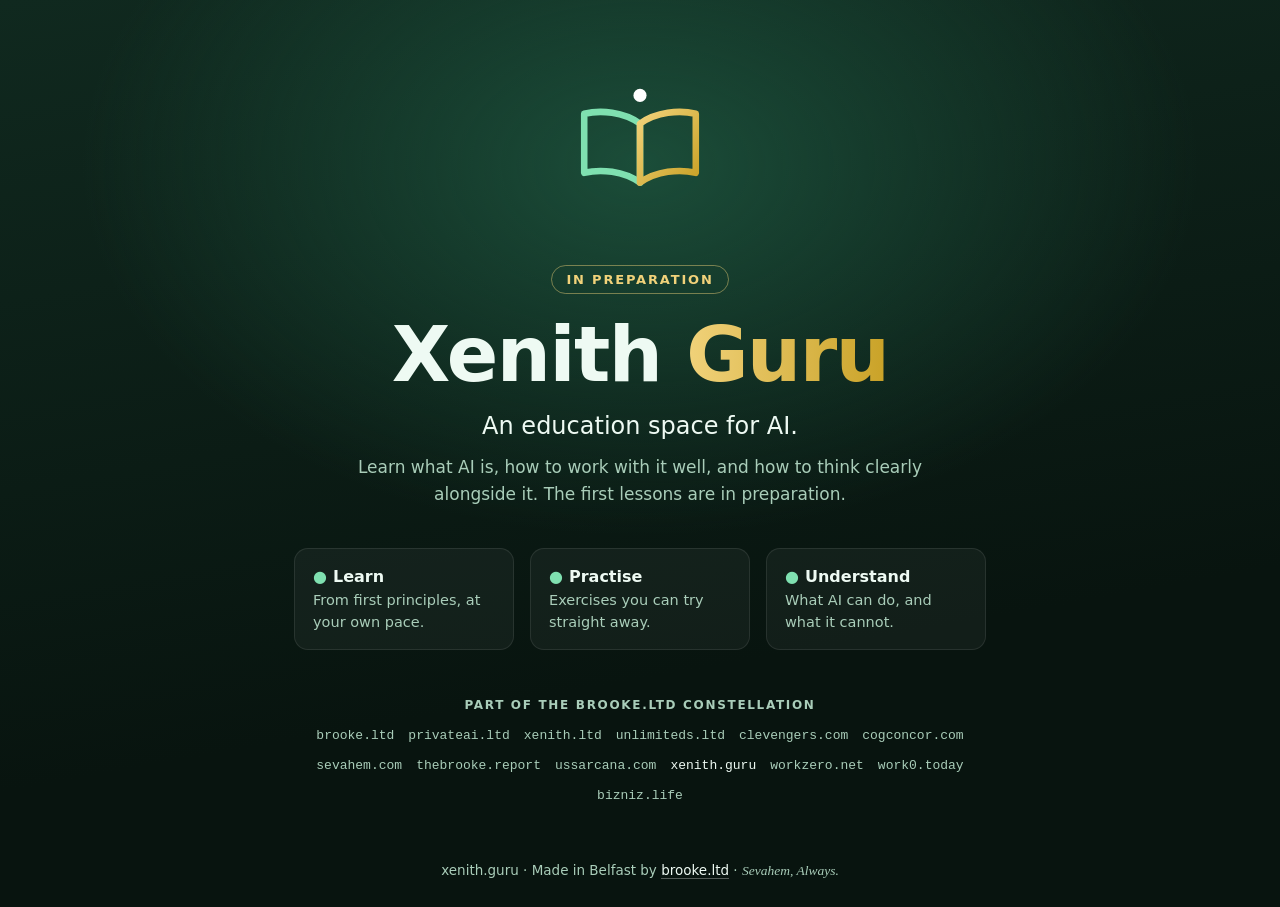
==== index.html @ 83de97c8 "xenith.guru: the holding page, part of the brooke.ltd constellation, generated by estate-sites holdi" ====
<!doctype html>
<html lang="en-GB">
<head>
<meta charset="utf-8">
<meta name="viewport" content="width=device-width, initial-scale=1">
<meta http-equiv="Content-Security-Policy" content="default-src 'none'; style-src 'self'; img-src 'self'; base-uri 'none'; form-action 'none'">
<meta name="referrer" content="no-referrer">
<title>Xenith Guru: in preparation</title>
<meta name="description" content="An education space for AI.">
<link rel="canonical" href="https://xenith.guru/">
<link rel="icon" href="/assets/icon.svg" type="image/svg+xml">
<meta property="og:title" content="Xenith Guru: in preparation">
<meta property="og:description" content="An education space for AI.">
<meta property="og:url" content="https://xenith.guru/">
<meta name="theme-color" content="#08140f">
<link rel="stylesheet" href="/assets/site.css">
</head>
<body>
<main>
  <svg class="mark" viewBox="0 0 512 512" role="img" aria-label="Xenith Guru" xmlns="http://www.w3.org/2000/svg"><defs><linearGradient id="g" x1="0" y1="0" x2="1" y2="1"><stop offset="0" stop-color="#f1d27a"/><stop offset="1" stop-color="#c9a227"/></linearGradient></defs><path class="ring-a" d="M256 386 C 206 350, 136 344, 86 356 V 176 C 136 164, 206 170, 256 206 Z" fill="none" stroke="#7fe0b0" stroke-width="20" stroke-linejoin="round"/><path class="ring-b" d="M256 386 C 306 350, 376 344, 426 356 V 176 C 376 164, 306 170, 256 206 Z" fill="none" stroke="url(#g)" stroke-width="20" stroke-linejoin="round"/><circle class="core" cx="256" cy="120" r="20" fill="#ffffff"/></svg>
  <p class="soon">In preparation</p>
  
  <h1>Xenith <span>Guru</span></h1>
  <p class="tag">An education space for AI.</p>
  <p class="lede">Learn what AI is, how to work with it well, and how to think clearly alongside it. The first lessons are in preparation.</p>
  <ul class="points">
    <li class="point"><b><i aria-hidden="true">&#9679;</i>Learn</b><p>From first principles, at your own pace.</p></li>
    <li class="point"><b><i aria-hidden="true">&#9679;</i>Practise</b><p>Exercises you can try straight away.</p></li>
    <li class="point"><b><i aria-hidden="true">&#9679;</i>Understand</b><p>What AI can do, and what it cannot.</p></li>
  </ul>
  <nav class="constellation" aria-label="The brooke.ltd constellation"><h2>Part of the brooke.ltd constellation</h2><ul><li><a href="https://brooke.ltd/">brooke.ltd</a></li><li><a href="https://privateai.ltd/">privateai.ltd</a></li><li><a href="https://xenith.ltd/">xenith.ltd</a></li><li><a href="https://unlimiteds.ltd/">unlimiteds.ltd</a></li><li><a href="https://clevengers.com/">clevengers.com</a></li><li><a href="https://cogconcor.com/">cogconcor.com</a></li><li><a href="https://sevahem.com/">sevahem.com</a></li><li><a href="https://thebrooke.report/">thebrooke.report</a></li><li><a href="https://ussarcana.com/">ussarcana.com</a></li><li><span aria-current="page">xenith.guru</span></li><li><a href="https://workzero.net/">workzero.net</a></li><li><a href="https://work0.today/">work0.today</a></li><li><a href="https://bizniz.life/">bizniz.life</a></li></ul></nav>
</main>
<footer>xenith.guru &middot; Made in Belfast by <a href="https://brooke.ltd/">brooke.ltd</a> &middot; <span class="sign">Sevahem, Always.</span></footer>
</body>
</html>
---- assets/site.css ----
/* xenith.guru holding page. Generated by holding.mjs (estate-sites, claude). Edit the generator, not this file. */
:root{--ground:#08140f;--ground-2:#10291f;--glow:#1b4d39;--ink:#eefaf3;--muted:#a9cdb9;--a:#7fe0b0;--b:#f1d27a;--b2:#c9a227;--pill:#f1d27a;--surface:rgba(255,255,255,.045);--line:rgba(255,255,255,.09);--pill-line:rgba(241,210,122,.45);--under:rgba(255,255,255,.3);color-scheme:dark}
*{box-sizing:border-box}
html{background:var(--ground)}
body{margin:0;color:var(--ink);font-family:ui-sans-serif,system-ui,-apple-system,"Segoe UI",Roboto,"Helvetica Neue",Arial,sans-serif;background:radial-gradient(900px 600px at 50% 18%,var(--glow) 0%,transparent 62%),linear-gradient(170deg,var(--ground-2),var(--ground) 70%);display:flex;flex-direction:column;min-height:100vh;-webkit-font-smoothing:antialiased}
main{flex:1;display:flex;flex-direction:column;align-items:center;justify-content:center;text-align:center;padding:56px 20px 32px}
.mark{width:168px;height:168px;margin-bottom:28px;overflow:visible}
.mark .core{animation:glow 3.5s ease-in-out infinite}
@keyframes drift-a{0%,100%{transform:translateX(0)}50%{transform:translateX(10px)}}
@keyframes drift-b{0%,100%{transform:translateX(0)}50%{transform:translateX(-10px)}}
@keyframes glow{0%,100%{opacity:1}50%{opacity:.55}}
.mark .ring-a{transform-origin:256px 386px;animation:open-a 7s ease-in-out infinite}.mark .ring-b{transform-origin:256px 386px;animation:open-b 7s ease-in-out infinite}@keyframes open-a{0%,100%{transform:rotate(0)}50%{transform:rotate(-3deg)}}@keyframes open-b{0%,100%{transform:rotate(0)}50%{transform:rotate(3deg)}}
@media (prefers-reduced-motion:reduce){.mark *{animation:none!important;opacity:1}.mark .wave{opacity:0}}
.eyebrow{font-family:ui-monospace,"Cascadia Mono","SFMono-Regular",Consolas,monospace;font-size:14px;letter-spacing:.1em;color:var(--a);margin:0 0 10px}
.soon{display:inline-block;font-size:13px;font-weight:600;letter-spacing:.14em;text-transform:uppercase;color:var(--pill);border:1px solid var(--pill-line);border-radius:999px;padding:6px 14px;margin-bottom:22px}
h1{font-size:clamp(40px,8vw,76px);line-height:1.02;margin:0 0 18px;letter-spacing:-.02em;font-weight:750;text-wrap:balance;max-width:14em}
h1 span{background:linear-gradient(90deg,var(--b),var(--b2));-webkit-background-clip:text;background-clip:text;color:transparent}
.tag{font-size:clamp(19px,2.6vw,24px);margin:0 0 14px;font-weight:500;max-width:30em;text-wrap:balance}
.tag.serif{font-family:"Iowan Old Style", "Palatino Linotype", Palatino, "Book Antiqua", Georgia, serif;font-style:italic;font-weight:400;font-size:clamp(24px,3.4vw,32px)}
.lede{max-width:34em;color:var(--muted);font-size:17px;line-height:1.6;margin:0 auto 40px;text-wrap:pretty}
.points{display:grid;grid-template-columns:repeat(3,minmax(0,220px));gap:16px;justify-content:center;width:100%;margin:0;padding:0;list-style:none}
.point{background:var(--surface);border:1px solid var(--line);border-radius:14px;padding:18px 18px 16px;text-align:left}
.point b{display:block;font-size:16px;margin-bottom:4px}
.point b i{font-style:normal;color:var(--a);margin-right:6px}
.point p{margin:0;color:var(--muted);font-size:14.5px;line-height:1.5}
nav.constellation{margin:48px auto 0;max-width:46rem;padding:0 20px;text-align:center}
nav.constellation h2{font-size:12px;font-weight:600;letter-spacing:.14em;text-transform:uppercase;color:var(--muted);margin:0 0 12px}
nav.constellation ul{list-style:none;margin:0;padding:0;display:flex;flex-wrap:wrap;justify-content:center;gap:6px 14px;font-family:ui-monospace,"Cascadia Mono","SFMono-Regular",Consolas,monospace;font-size:13px}
nav.constellation a{color:var(--muted);text-decoration:none;border-bottom:1px solid transparent;padding:4px 0;display:inline-block}
nav.constellation a:hover{color:var(--ink);border-bottom-color:var(--under)}
nav.constellation [aria-current]{color:var(--ink);padding:4px 0;display:inline-block}
footer{text-align:center;color:var(--muted);font-size:13.5px;padding:22px 20px 28px}
footer a{color:var(--ink);text-decoration:none;border-bottom:1px solid var(--under)}
footer .sign{font-family:"Iowan Old Style", "Palatino Linotype", Palatino, "Book Antiqua", Georgia, serif;font-style:italic}
a:focus-visible{outline:2px solid var(--b);outline-offset:3px;border-radius:2px}
@media (max-width:720px){.points{grid-template-columns:1fr;max-width:360px}.mark{width:132px;height:132px}}
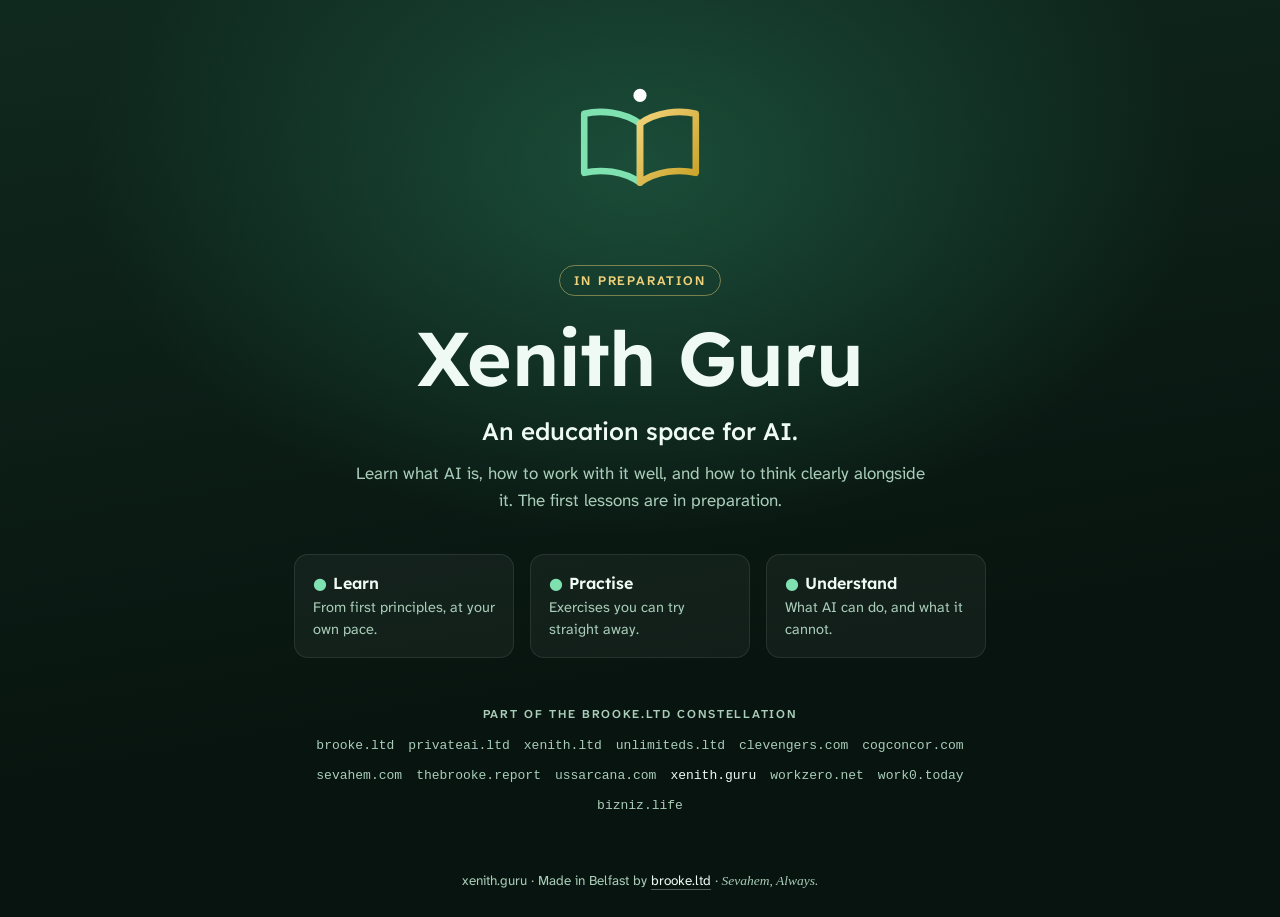
==== commit b13fbdd5: "xenith.guru: the name set whole, and the site's own typefaces (claude) Brooke's review, 1 October 20" ====
--- a/index.html
+++ b/index.html
@@ -3,7 +3,7 @@
 <head>
 <meta charset="utf-8">
 <meta name="viewport" content="width=device-width, initial-scale=1">
-<meta http-equiv="Content-Security-Policy" content="default-src 'none'; style-src 'self'; img-src 'self'; base-uri 'none'; form-action 'none'">
+<meta http-equiv="Content-Security-Policy" content="default-src 'none'; style-src 'self'; img-src 'self'; font-src 'self'; base-uri 'none'; form-action 'none'">
 <meta name="referrer" content="no-referrer">
 <title>Xenith Guru: in preparation</title>
 <meta name="description" content="An education space for AI.">
@@ -20,7 +20,7 @@
   <svg class="mark" viewBox="0 0 512 512" role="img" aria-label="Xenith Guru" xmlns="http://www.w3.org/2000/svg"><defs><linearGradient id="g" x1="0" y1="0" x2="1" y2="1"><stop offset="0" stop-color="#f1d27a"/><stop offset="1" stop-color="#c9a227"/></linearGradient></defs><path class="ring-a" d="M256 386 C 206 350, 136 344, 86 356 V 176 C 136 164, 206 170, 256 206 Z" fill="none" stroke="#7fe0b0" stroke-width="20" stroke-linejoin="round"/><path class="ring-b" d="M256 386 C 306 350, 376 344, 426 356 V 176 C 376 164, 306 170, 256 206 Z" fill="none" stroke="url(#g)" stroke-width="20" stroke-linejoin="round"/><circle class="core" cx="256" cy="120" r="20" fill="#ffffff"/></svg>
   <p class="soon">In preparation</p>
   
-  <h1>Xenith <span>Guru</span></h1>
+  <h1>Xenith Guru</h1>
   <p class="tag">An education space for AI.</p>
   <p class="lede">Learn what AI is, how to work with it well, and how to think clearly alongside it. The first lessons are in preparation.</p>
   <ul class="points">
--- a/assets/site.css
+++ b/assets/site.css
@@ -1,8 +1,11 @@
 /* xenith.guru holding page. Generated by holding.mjs (estate-sites, claude). Edit the generator, not this file. */
-:root{--ground:#08140f;--ground-2:#10291f;--glow:#1b4d39;--ink:#eefaf3;--muted:#a9cdb9;--a:#7fe0b0;--b:#f1d27a;--b2:#c9a227;--pill:#f1d27a;--surface:rgba(255,255,255,.045);--line:rgba(255,255,255,.09);--pill-line:rgba(241,210,122,.45);--under:rgba(255,255,255,.3);color-scheme:dark}
+/* Fonts: Lexend and Atkinson Hyperlegible Next, SIL Open Font License 1.1, served from this site (licences in /assets/fonts). */
+@font-face{font-family:"Lexend";font-style:normal;font-weight:100 900;font-display:swap;src:url(/assets/fonts/lexend.woff2) format("woff2")}
+@font-face{font-family:"Atkinson Hyperlegible Next";font-style:normal;font-weight:200 800;font-display:swap;src:url(/assets/fonts/atkinson-hyperlegible-next.woff2) format("woff2")}
+:root{--head:"Lexend",ui-sans-serif,system-ui,sans-serif;--body:"Atkinson Hyperlegible Next",ui-sans-serif,system-ui,-apple-system,"Segoe UI",Roboto,Arial,sans-serif;--ground:#08140f;--ground-2:#10291f;--glow:#1b4d39;--ink:#eefaf3;--muted:#a9cdb9;--a:#7fe0b0;--b:#f1d27a;--b2:#c9a227;--pill:#f1d27a;--surface:rgba(255,255,255,.045);--line:rgba(255,255,255,.09);--pill-line:rgba(241,210,122,.45);--under:rgba(255,255,255,.3);color-scheme:dark}
 *{box-sizing:border-box}
 html{background:var(--ground)}
-body{margin:0;color:var(--ink);font-family:ui-sans-serif,system-ui,-apple-system,"Segoe UI",Roboto,"Helvetica Neue",Arial,sans-serif;background:radial-gradient(900px 600px at 50% 18%,var(--glow) 0%,transparent 62%),linear-gradient(170deg,var(--ground-2),var(--ground) 70%);display:flex;flex-direction:column;min-height:100vh;-webkit-font-smoothing:antialiased}
+body{margin:0;color:var(--ink);font-family:var(--body);background:radial-gradient(900px 600px at 50% 18%,var(--glow) 0%,transparent 62%),linear-gradient(170deg,var(--ground-2),var(--ground) 70%);display:flex;flex-direction:column;min-height:100vh;-webkit-font-smoothing:antialiased}
 main{flex:1;display:flex;flex-direction:column;align-items:center;justify-content:center;text-align:center;padding:56px 20px 32px}
 .mark{width:168px;height:168px;margin-bottom:28px;overflow:visible}
 .mark .core{animation:glow 3.5s ease-in-out infinite}
@@ -13,14 +16,13 @@
 @media (prefers-reduced-motion:reduce){.mark *{animation:none!important;opacity:1}.mark .wave{opacity:0}}
 .eyebrow{font-family:ui-monospace,"Cascadia Mono","SFMono-Regular",Consolas,monospace;font-size:14px;letter-spacing:.1em;color:var(--a);margin:0 0 10px}
 .soon{display:inline-block;font-size:13px;font-weight:600;letter-spacing:.14em;text-transform:uppercase;color:var(--pill);border:1px solid var(--pill-line);border-radius:999px;padding:6px 14px;margin-bottom:22px}
-h1{font-size:clamp(40px,8vw,76px);line-height:1.02;margin:0 0 18px;letter-spacing:-.02em;font-weight:750;text-wrap:balance;max-width:14em}
-h1 span{background:linear-gradient(90deg,var(--b),var(--b2));-webkit-background-clip:text;background-clip:text;color:transparent}
-.tag{font-size:clamp(19px,2.6vw,24px);margin:0 0 14px;font-weight:500;max-width:30em;text-wrap:balance}
-.tag.serif{font-family:"Iowan Old Style", "Palatino Linotype", Palatino, "Book Antiqua", Georgia, serif;font-style:italic;font-weight:400;font-size:clamp(24px,3.4vw,32px)}
+h1{font-family:var(--head);font-size:clamp(40px,8.00vw,76px);line-height:1.05;margin:0 0 18px;letter-spacing:-.01em;font-weight:600;text-wrap:balance;max-width:14em}
+.tag{font-family:var(--head);font-size:clamp(19px,2.6vw,24px);margin:0 0 14px;font-weight:500;max-width:30em;text-wrap:balance}
+.tag.serif{font-size:clamp(24px,3.4vw,32px)}
 .lede{max-width:34em;color:var(--muted);font-size:17px;line-height:1.6;margin:0 auto 40px;text-wrap:pretty}
 .points{display:grid;grid-template-columns:repeat(3,minmax(0,220px));gap:16px;justify-content:center;width:100%;margin:0;padding:0;list-style:none}
 .point{background:var(--surface);border:1px solid var(--line);border-radius:14px;padding:18px 18px 16px;text-align:left}
-.point b{display:block;font-size:16px;margin-bottom:4px}
+.point b{display:block;font-family:var(--head);font-size:16px;font-weight:600;margin-bottom:4px}
 .point b i{font-style:normal;color:var(--a);margin-right:6px}
 .point p{margin:0;color:var(--muted);font-size:14.5px;line-height:1.5}
 nav.constellation{margin:48px auto 0;max-width:46rem;padding:0 20px;text-align:center}
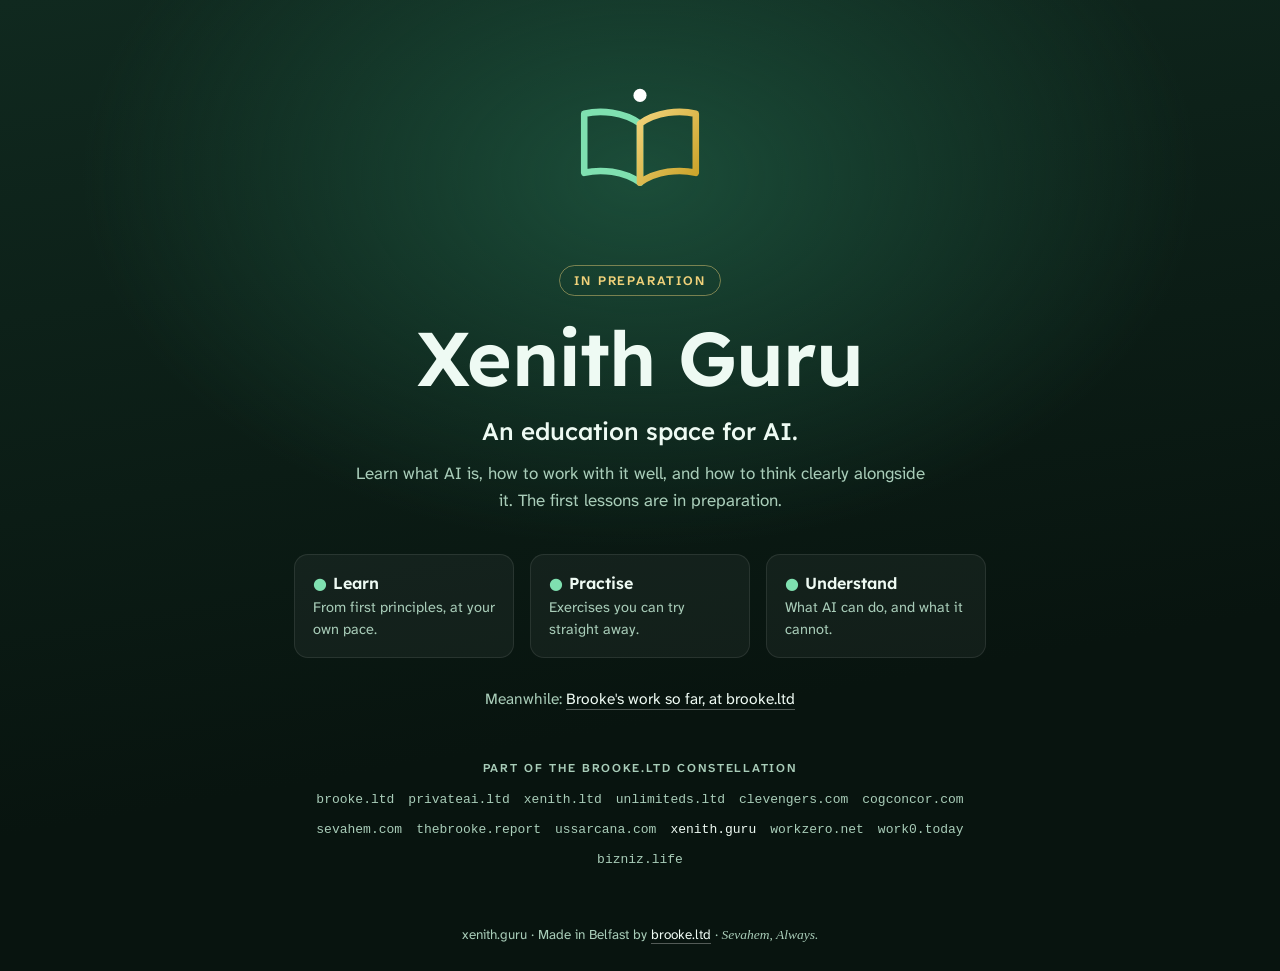
==== commit b23fc2f8: "xenith.guru: a way onward, and only reviewed or brief words (claude) An onward link to brooke.ltd; a" ====
--- a/index.html
+++ b/index.html
@@ -28,6 +28,7 @@
     <li class="point"><b><i aria-hidden="true">&#9679;</i>Practise</b><p>Exercises you can try straight away.</p></li>
     <li class="point"><b><i aria-hidden="true">&#9679;</i>Understand</b><p>What AI can do, and what it cannot.</p></li>
   </ul>
+  <p class="onward">Meanwhile: <a href="https://brooke.ltd/">Brooke's work so far, at brooke.ltd</a></p>
   <nav class="constellation" aria-label="The brooke.ltd constellation"><h2>Part of the brooke.ltd constellation</h2><ul><li><a href="https://brooke.ltd/">brooke.ltd</a></li><li><a href="https://privateai.ltd/">privateai.ltd</a></li><li><a href="https://xenith.ltd/">xenith.ltd</a></li><li><a href="https://unlimiteds.ltd/">unlimiteds.ltd</a></li><li><a href="https://clevengers.com/">clevengers.com</a></li><li><a href="https://cogconcor.com/">cogconcor.com</a></li><li><a href="https://sevahem.com/">sevahem.com</a></li><li><a href="https://thebrooke.report/">thebrooke.report</a></li><li><a href="https://ussarcana.com/">ussarcana.com</a></li><li><span aria-current="page">xenith.guru</span></li><li><a href="https://workzero.net/">workzero.net</a></li><li><a href="https://work0.today/">work0.today</a></li><li><a href="https://bizniz.life/">bizniz.life</a></li></ul></nav>
 </main>
 <footer>xenith.guru &middot; Made in Belfast by <a href="https://brooke.ltd/">brooke.ltd</a> &middot; <span class="sign">Sevahem, Always.</span></footer>
--- a/assets/site.css
+++ b/assets/site.css
@@ -25,6 +25,9 @@
 .point b{display:block;font-family:var(--head);font-size:16px;font-weight:600;margin-bottom:4px}
 .point b i{font-style:normal;color:var(--a);margin-right:6px}
 .point p{margin:0;color:var(--muted);font-size:14.5px;line-height:1.5}
+.onward{margin:28px auto 0;max-width:40em;color:var(--muted);font-size:15.5px;line-height:1.7;text-wrap:balance}
+.onward a{color:var(--ink);text-decoration:none;border-bottom:1px solid var(--under);overflow-wrap:anywhere}
+.onward a:hover{border-bottom-color:var(--ink)}
 nav.constellation{margin:48px auto 0;max-width:46rem;padding:0 20px;text-align:center}
 nav.constellation h2{font-size:12px;font-weight:600;letter-spacing:.14em;text-transform:uppercase;color:var(--muted);margin:0 0 12px}
 nav.constellation ul{list-style:none;margin:0;padding:0;display:flex;flex-wrap:wrap;justify-content:center;gap:6px 14px;font-family:ui-monospace,"Cascadia Mono","SFMono-Regular",Consolas,monospace;font-size:13px}
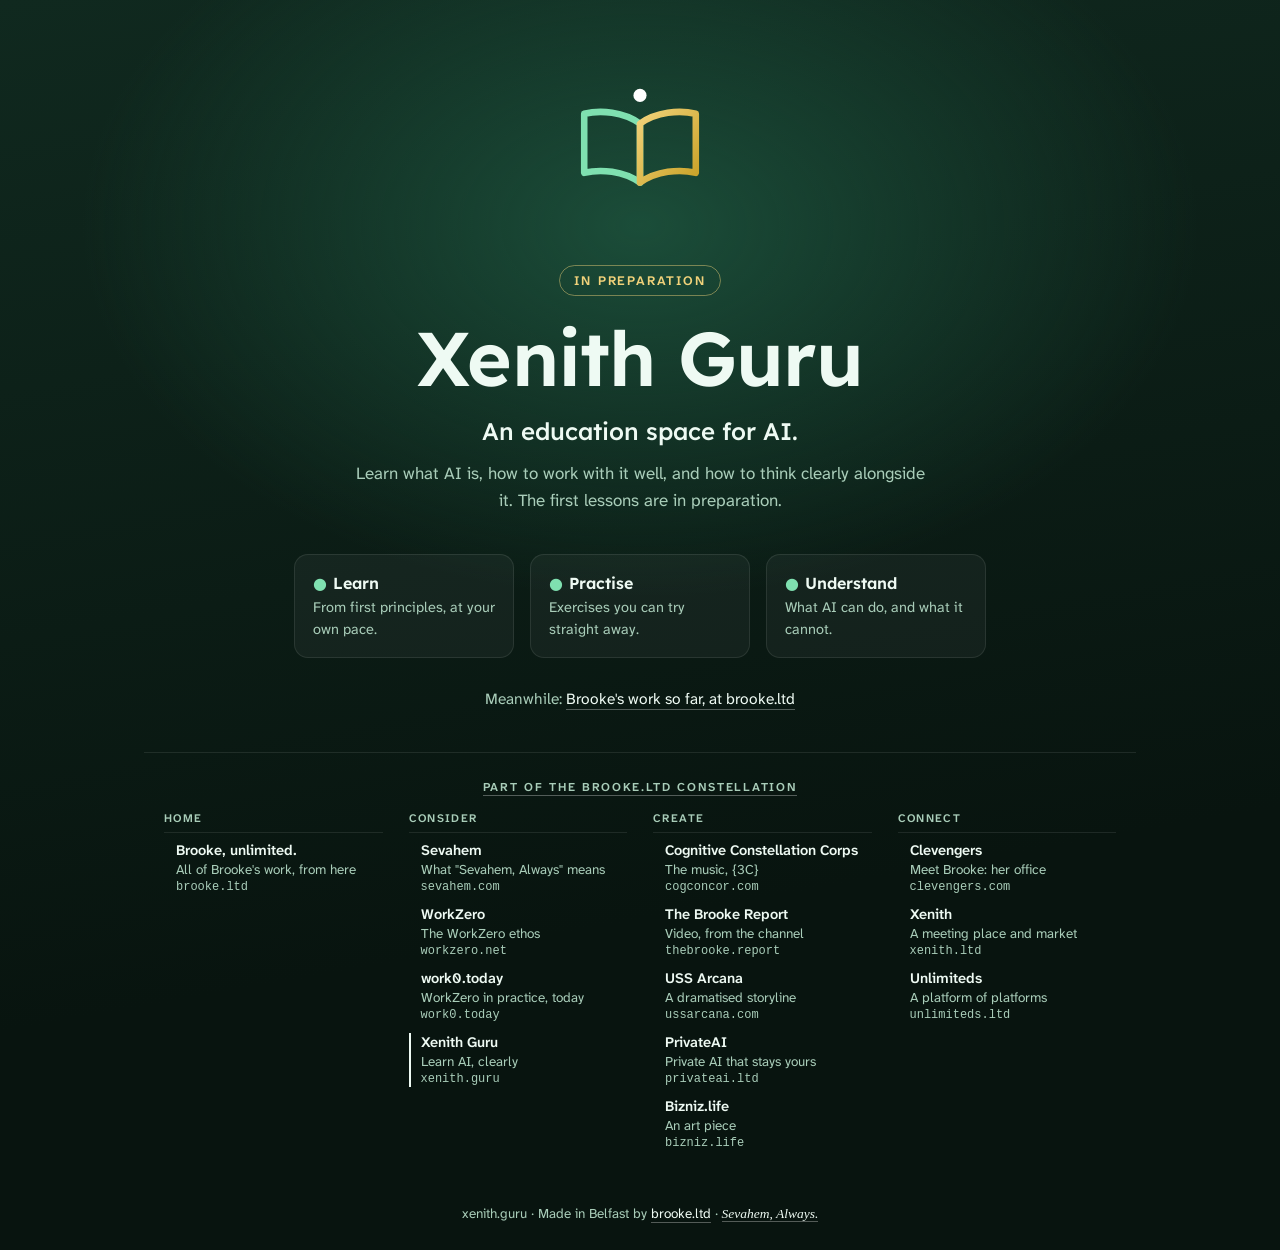
==== commit 5d2bd65d: "The constellation index as Brooke accepted it (claude) Grouped under Consider / Create / Connect wit" ====
--- a/index.html
+++ b/index.html
@@ -29,8 +29,8 @@
     <li class="point"><b><i aria-hidden="true">&#9679;</i>Understand</b><p>What AI can do, and what it cannot.</p></li>
   </ul>
   <p class="onward">Meanwhile: <a href="https://brooke.ltd/">Brooke's work so far, at brooke.ltd</a></p>
-  <nav class="constellation" aria-label="The brooke.ltd constellation"><h2>Part of the brooke.ltd constellation</h2><ul><li><a href="https://brooke.ltd/">brooke.ltd</a></li><li><a href="https://privateai.ltd/">privateai.ltd</a></li><li><a href="https://xenith.ltd/">xenith.ltd</a></li><li><a href="https://unlimiteds.ltd/">unlimiteds.ltd</a></li><li><a href="https://clevengers.com/">clevengers.com</a></li><li><a href="https://cogconcor.com/">cogconcor.com</a></li><li><a href="https://sevahem.com/">sevahem.com</a></li><li><a href="https://thebrooke.report/">thebrooke.report</a></li><li><a href="https://ussarcana.com/">ussarcana.com</a></li><li><span aria-current="page">xenith.guru</span></li><li><a href="https://workzero.net/">workzero.net</a></li><li><a href="https://work0.today/">work0.today</a></li><li><a href="https://bizniz.life/">bizniz.life</a></li></ul></nav>
+  <nav class="constellation" aria-label="The brooke.ltd constellation"><h2><a href="/constellation/">Part of the brooke.ltd constellation</a></h2><div class="groups"><section><h3>Home</h3><ul><li><a href="https://brooke.ltd/"><b>Brooke, unlimited.</b><span class="w">All of Brooke's work, from here</span><small>brooke.ltd</small></a></li></ul></section><section><h3>Consider</h3><ul><li><a href="https://sevahem.com/"><b>Sevahem</b><span class="w">What &quot;Sevahem, Always&quot; means</span><small>sevahem.com</small></a></li><li><a href="https://workzero.net/"><b>WorkZero</b><span class="w">The WorkZero ethos</span><small>workzero.net</small></a></li><li><a href="https://work0.today/"><b>work0.today</b><span class="w">WorkZero in practice, today</span><small>work0.today</small></a></li><li><span class="here" aria-current="page"><b>Xenith Guru</b><span class="w">Learn AI, clearly</span><small>xenith.guru</small></span></li></ul></section><section><h3>Create</h3><ul><li><a href="https://cogconcor.com/"><b>Cognitive Constellation Corps</b><span class="w">The music, {3C}</span><small>cogconcor.com</small></a></li><li><a href="https://thebrooke.report/"><b>The Brooke Report</b><span class="w">Video, from the channel</span><small>thebrooke.report</small></a></li><li><a href="https://ussarcana.com/"><b>USS Arcana</b><span class="w">A dramatised storyline</span><small>ussarcana.com</small></a></li><li><a href="https://privateai.ltd/"><b>PrivateAI</b><span class="w">Private AI that stays yours</span><small>privateai.ltd</small></a></li><li><a href="https://bizniz.life/"><b>Bizniz.life</b><span class="w">An art piece</span><small>bizniz.life</small></a></li></ul></section><section><h3>Connect</h3><ul><li><a href="https://clevengers.com/"><b>Clevengers</b><span class="w">Meet Brooke: her office</span><small>clevengers.com</small></a></li><li><a href="https://xenith.ltd/"><b>Xenith</b><span class="w">A meeting place and market</span><small>xenith.ltd</small></a></li><li><a href="https://unlimiteds.ltd/"><b>Unlimiteds</b><span class="w">A platform of platforms</span><small>unlimiteds.ltd</small></a></li></ul></section></div></nav>
 </main>
-<footer>xenith.guru &middot; Made in Belfast by <a href="https://brooke.ltd/">brooke.ltd</a> &middot; <span class="sign">Sevahem, Always.</span></footer>
+<footer>xenith.guru &middot; Made in Belfast by <a href="https://brooke.ltd/">brooke.ltd</a> &middot; <a class="sign" href="https://sevahem.com/">Sevahem, Always.</a></footer>
 </body>
 </html>
--- a/assets/site.css
+++ b/assets/site.css
@@ -28,12 +28,26 @@
 .onward{margin:28px auto 0;max-width:40em;color:var(--muted);font-size:15.5px;line-height:1.7;text-wrap:balance}
 .onward a{color:var(--ink);text-decoration:none;border-bottom:1px solid var(--under);overflow-wrap:anywhere}
 .onward a:hover{border-bottom-color:var(--ink)}
-nav.constellation{margin:48px auto 0;max-width:46rem;padding:0 20px;text-align:center}
-nav.constellation h2{font-size:12px;font-weight:600;letter-spacing:.14em;text-transform:uppercase;color:var(--muted);margin:0 0 12px}
-nav.constellation ul{list-style:none;margin:0;padding:0;display:flex;flex-wrap:wrap;justify-content:center;gap:6px 14px;font-family:ui-monospace,"Cascadia Mono","SFMono-Regular",Consolas,monospace;font-size:13px}
-nav.constellation a{color:var(--muted);text-decoration:none;border-bottom:1px solid transparent;padding:4px 0;display:inline-block}
-nav.constellation a:hover{color:var(--ink);border-bottom-color:var(--under)}
-nav.constellation [aria-current]{color:var(--ink);padding:4px 0;display:inline-block}
+nav.constellation{width:100%;max-width:62rem;margin:40px auto 0;padding:26px 20px 0;border-top:1px solid var(--line);text-align:left}
+nav.constellation h2{font-family:var(--body);font-size:12px;font-weight:600;letter-spacing:.14em;text-transform:uppercase;color:var(--muted);margin:0 0 16px;text-align:center}
+nav.constellation h2 a{color:inherit;text-decoration:none;border-bottom:1px solid var(--under)}
+nav.constellation h2 a:hover{color:var(--ink)}
+nav.constellation .groups{display:grid;grid-template-columns:repeat(auto-fit,minmax(min(100%,12.5rem),1fr));gap:18px 26px}
+nav.constellation section{min-width:0}
+nav.constellation h3{font-family:var(--body);font-size:11.5px;font-weight:600;letter-spacing:.12em;text-transform:uppercase;color:var(--muted);margin:0 0 8px;padding-bottom:6px;border-bottom:1px solid var(--line)}
+nav.constellation ul{list-style:none;margin:0;padding:0;display:grid;gap:10px}
+nav.constellation li a,nav.constellation li .here{display:block;text-decoration:none;color:var(--ink);padding:1px 0 1px 10px;border-left:2px solid transparent}
+nav.constellation li .here{border-left-color:var(--ink)}
+nav.constellation b{display:block;font-weight:600;font-size:14.5px;line-height:1.3}
+nav.constellation .w{display:block;color:var(--muted);font-size:13.5px;line-height:1.35}
+nav.constellation small{display:block;font-family:ui-monospace,"Cascadia Mono","SFMono-Regular",Consolas,monospace;font-size:12px;color:var(--muted);margin-top:1px}
+nav.constellation li a:hover b{text-decoration:underline;text-underline-offset:3px}
+nav.constellation li a:focus-visible{outline:2px solid var(--ink);outline-offset:2px;border-radius:2px}
+nav.constellation.map{border-top:0;margin-top:8px;padding-top:0}
+nav.constellation.map h2{display:none}
+nav.constellation.map b{font-size:17px}
+nav.constellation.map .w{font-size:15px}
+footer a.sign{border-bottom:1px solid var(--under)}
 footer{text-align:center;color:var(--muted);font-size:13.5px;padding:22px 20px 28px}
 footer a{color:var(--ink);text-decoration:none;border-bottom:1px solid var(--under)}
 footer .sign{font-family:"Iowan Old Style", "Palatino Linotype", Palatino, "Book Antiqua", Georgia, serif;font-style:italic}
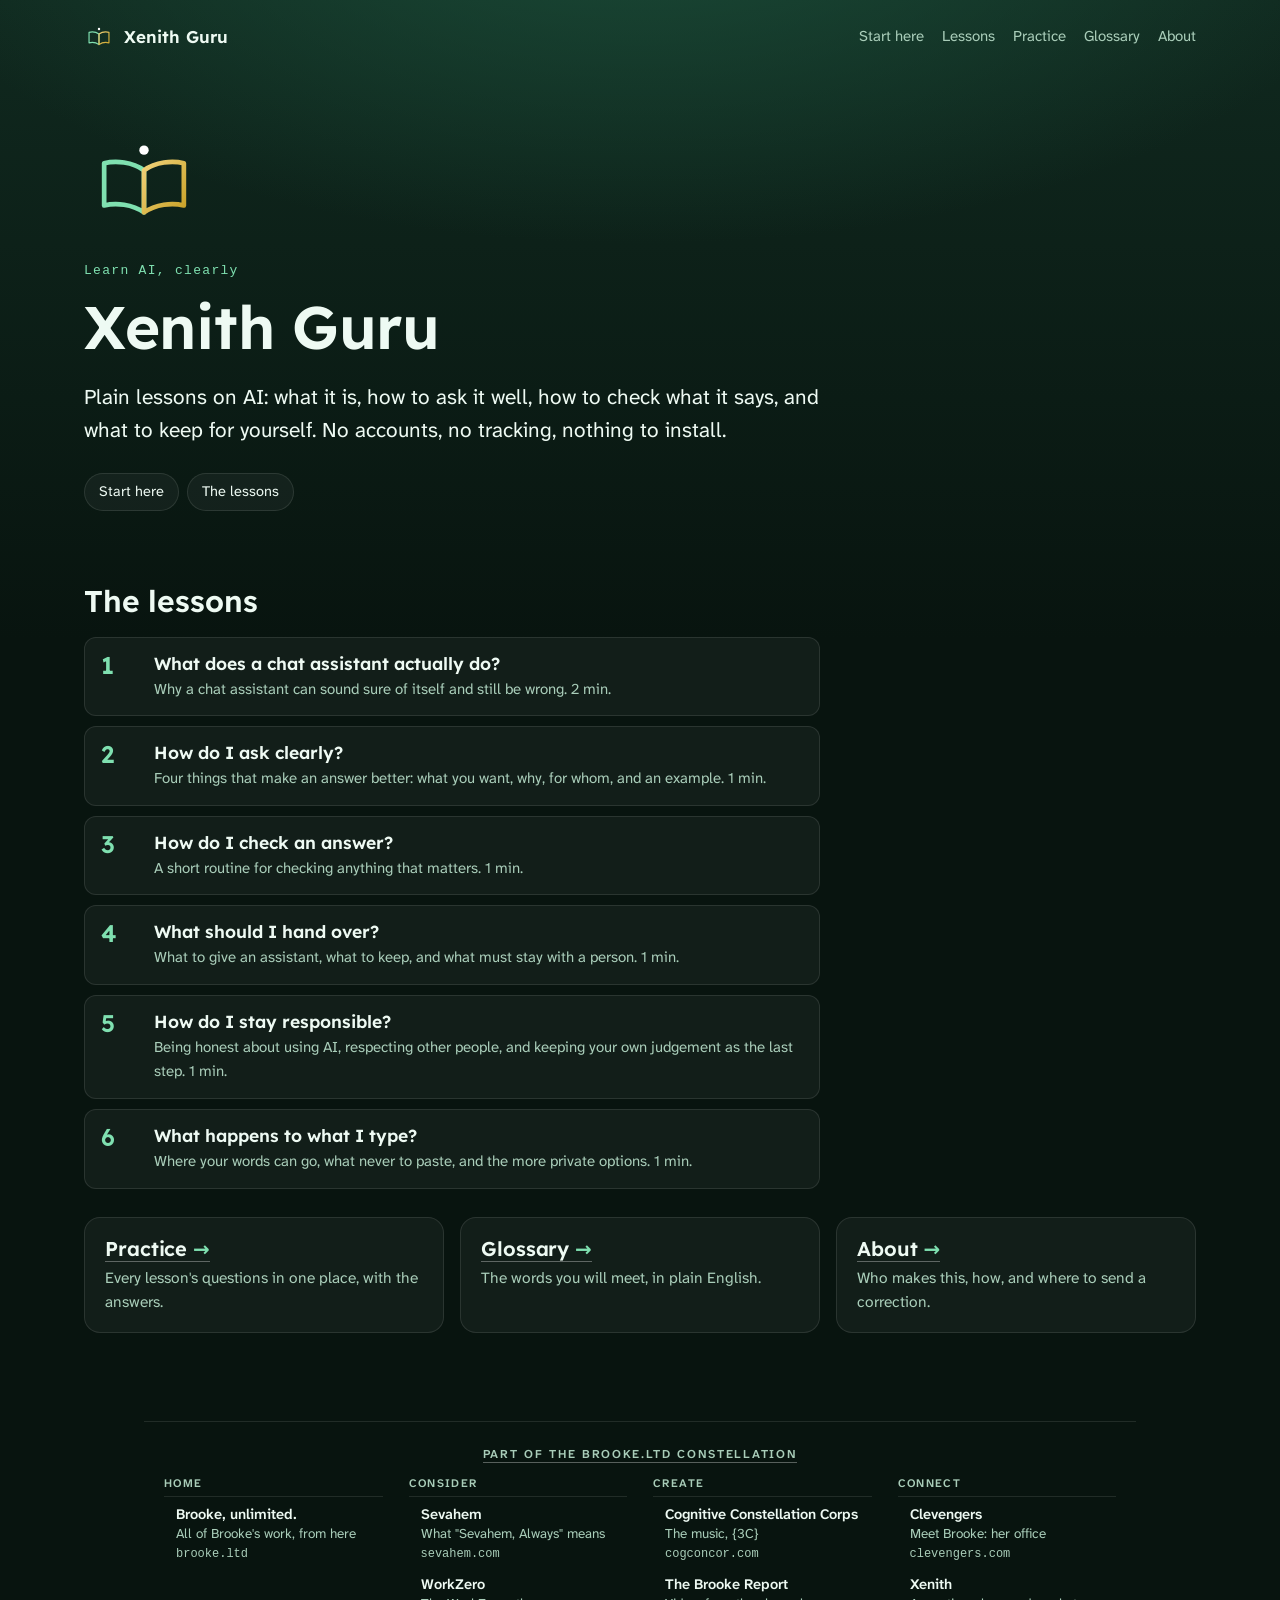
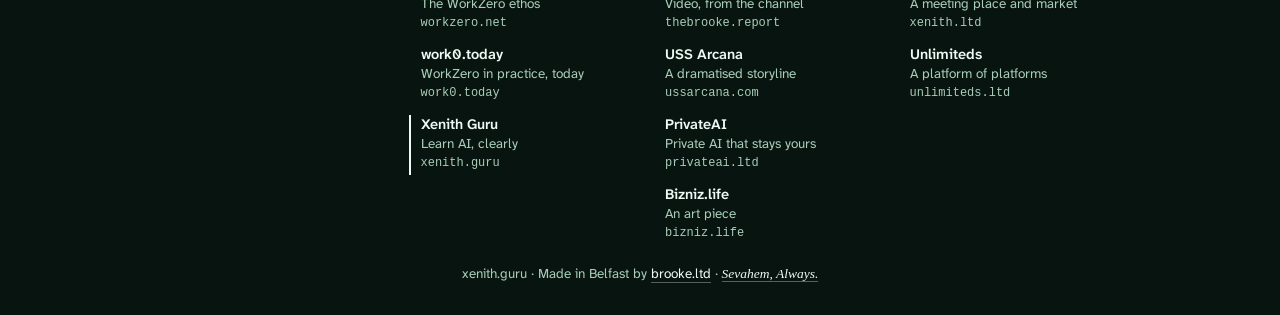
==== commit 5b9b7c6e: "xenith.guru: the full site (claude) Plain lessons on AI: Start here, six lessons, Practice, Glossary" ====
--- a/index.html
+++ b/index.html
@@ -5,32 +5,34 @@
 <meta name="viewport" content="width=device-width, initial-scale=1">
 <meta http-equiv="Content-Security-Policy" content="default-src 'none'; style-src 'self'; img-src 'self'; font-src 'self'; base-uri 'none'; form-action 'none'">
 <meta name="referrer" content="no-referrer">
-<title>Xenith Guru: in preparation</title>
-<meta name="description" content="An education space for AI.">
+<title>Xenith Guru</title>
+<meta name="description" content="Xenith Guru: plain lessons on AI. What it is, how to ask it well, how to check what it says, and what to keep for yourself.">
 <link rel="canonical" href="https://xenith.guru/">
 <link rel="icon" href="/assets/icon.svg" type="image/svg+xml">
-<meta property="og:title" content="Xenith Guru: in preparation">
-<meta property="og:description" content="An education space for AI.">
+<meta property="og:title" content="Xenith Guru">
+<meta property="og:description" content="Xenith Guru: plain lessons on AI. What it is, how to ask it well, how to check what it says, and what to keep for yourself.">
 <meta property="og:url" content="https://xenith.guru/">
 <meta name="theme-color" content="#08140f">
 <link rel="stylesheet" href="/assets/site.css">
 </head>
 <body>
-<main>
-  <svg class="mark" viewBox="0 0 512 512" role="img" aria-label="Xenith Guru" xmlns="http://www.w3.org/2000/svg"><defs><linearGradient id="g" x1="0" y1="0" x2="1" y2="1"><stop offset="0" stop-color="#f1d27a"/><stop offset="1" stop-color="#c9a227"/></linearGradient></defs><path class="ring-a" d="M256 386 C 206 350, 136 344, 86 356 V 176 C 136 164, 206 170, 256 206 Z" fill="none" stroke="#7fe0b0" stroke-width="20" stroke-linejoin="round"/><path class="ring-b" d="M256 386 C 306 350, 376 344, 426 356 V 176 C 376 164, 306 170, 256 206 Z" fill="none" stroke="url(#g)" stroke-width="20" stroke-linejoin="round"/><circle class="core" cx="256" cy="120" r="20" fill="#ffffff"/></svg>
-  <p class="soon">In preparation</p>
-  
-  <h1>Xenith Guru</h1>
-  <p class="tag">An education space for AI.</p>
-  <p class="lede">Learn what AI is, how to work with it well, and how to think clearly alongside it. The first lessons are in preparation.</p>
-  <ul class="points">
-    <li class="point"><b><i aria-hidden="true">&#9679;</i>Learn</b><p>From first principles, at your own pace.</p></li>
-    <li class="point"><b><i aria-hidden="true">&#9679;</i>Practise</b><p>Exercises you can try straight away.</p></li>
-    <li class="point"><b><i aria-hidden="true">&#9679;</i>Understand</b><p>What AI can do, and what it cannot.</p></li>
-  </ul>
-  <p class="onward">Meanwhile: <a href="https://brooke.ltd/">Brooke's work so far, at brooke.ltd</a></p>
-  <nav class="constellation" aria-label="The brooke.ltd constellation"><h2><a href="/constellation/">Part of the brooke.ltd constellation</a></h2><div class="groups"><section><h3>Home</h3><ul><li><a href="https://brooke.ltd/"><b>Brooke, unlimited.</b><span class="w">All of Brooke's work, from here</span><small>brooke.ltd</small></a></li></ul></section><section><h3>Consider</h3><ul><li><a href="https://sevahem.com/"><b>Sevahem</b><span class="w">What &quot;Sevahem, Always&quot; means</span><small>sevahem.com</small></a></li><li><a href="https://workzero.net/"><b>WorkZero</b><span class="w">The WorkZero ethos</span><small>workzero.net</small></a></li><li><a href="https://work0.today/"><b>work0.today</b><span class="w">WorkZero in practice, today</span><small>work0.today</small></a></li><li><span class="here" aria-current="page"><b>Xenith Guru</b><span class="w">Learn AI, clearly</span><small>xenith.guru</small></span></li></ul></section><section><h3>Create</h3><ul><li><a href="https://cogconcor.com/"><b>Cognitive Constellation Corps</b><span class="w">The music, {3C}</span><small>cogconcor.com</small></a></li><li><a href="https://thebrooke.report/"><b>The Brooke Report</b><span class="w">Video, from the channel</span><small>thebrooke.report</small></a></li><li><a href="https://ussarcana.com/"><b>USS Arcana</b><span class="w">A dramatised storyline</span><small>ussarcana.com</small></a></li><li><a href="https://privateai.ltd/"><b>PrivateAI</b><span class="w">Private AI that stays yours</span><small>privateai.ltd</small></a></li><li><a href="https://bizniz.life/"><b>Bizniz.life</b><span class="w">An art piece</span><small>bizniz.life</small></a></li></ul></section><section><h3>Connect</h3><ul><li><a href="https://clevengers.com/"><b>Clevengers</b><span class="w">Meet Brooke: her office</span><small>clevengers.com</small></a></li><li><a href="https://xenith.ltd/"><b>Xenith</b><span class="w">A meeting place and market</span><small>xenith.ltd</small></a></li><li><a href="https://unlimiteds.ltd/"><b>Unlimiteds</b><span class="w">A platform of platforms</span><small>unlimiteds.ltd</small></a></li></ul></section></div></nav>
+<a class="skip" href="#main">Skip to content</a>
+<header class="top">
+<a class="brand" href="/"><svg class="" viewBox="0 0 512 512" aria-hidden="true" focusable="false" xmlns="http://www.w3.org/2000/svg"><defs><linearGradient id="g-brand" x1="0" y1="0" x2="1" y2="1"><stop offset="0" stop-color="#f1d27a"/><stop offset="1" stop-color="#c9a227"/></linearGradient></defs><path class="ring-a" d="M256 386 C 206 350, 136 344, 86 356 V 176 C 136 164, 206 170, 256 206 Z" fill="none" stroke="#7fe0b0" stroke-width="20" stroke-linejoin="round"/><path class="ring-b" d="M256 386 C 306 350, 376 344, 426 356 V 176 C 376 164, 306 170, 256 206 Z" fill="none" stroke="url(#g-brand)" stroke-width="20" stroke-linejoin="round"/><circle class="core" cx="256" cy="120" r="20" fill="#ffffff"/></svg><span>Xenith Guru</span></a>
+<nav class="site" aria-label="Xenith Guru"><ul><li><a href="/start/">Start here</a></li><li><a href="/lessons/">Lessons</a></li><li><a href="/practice/">Practice</a></li><li><a href="/glossary/">Glossary</a></li><li><a href="/about/">About</a></li></ul></nav>
+</header>
+<main id="main" tabindex="-1">
+<section class="hero"><svg class="mark" viewBox="0 0 512 512" aria-hidden="true" focusable="false" xmlns="http://www.w3.org/2000/svg"><defs><linearGradient id="g" x1="0" y1="0" x2="1" y2="1"><stop offset="0" stop-color="#f1d27a"/><stop offset="1" stop-color="#c9a227"/></linearGradient></defs><path class="ring-a" d="M256 386 C 206 350, 136 344, 86 356 V 176 C 136 164, 206 170, 256 206 Z" fill="none" stroke="#7fe0b0" stroke-width="20" stroke-linejoin="round"/><path class="ring-b" d="M256 386 C 306 350, 376 344, 426 356 V 176 C 376 164, 306 170, 256 206 Z" fill="none" stroke="url(#g)" stroke-width="20" stroke-linejoin="round"/><circle class="core" cx="256" cy="120" r="20" fill="#ffffff"/></svg><p class="eyebrow">Learn AI, clearly</p><h1>Xenith Guru</h1>
+<p class="lede">Plain lessons on AI: what it is, how to ask it well, how to check what it says, and what to keep for yourself. No accounts, no tracking, nothing to install.</p>
+<ul class="links"><li><a href="/start/">Start here</a></li><li><a href="/lessons/">The lessons</a></li></ul></section>
+<h2>The lessons</h2><ol class="lessons"><li><a href="/lessons/what-does-a-chat-assistant-do/"><span class="n">1</span><b>What does a chat assistant actually do?</b><span class="t">Why a chat assistant can sound sure of itself and still be wrong. 2 min.</span></a></li><li><a href="/lessons/how-do-i-ask-clearly/"><span class="n">2</span><b>How do I ask clearly?</b><span class="t">Four things that make an answer better: what you want, why, for whom, and an example. 1 min.</span></a></li><li><a href="/lessons/how-do-i-check-an-answer/"><span class="n">3</span><b>How do I check an answer?</b><span class="t">A short routine for checking anything that matters. 1 min.</span></a></li><li><a href="/lessons/what-should-i-hand-over/"><span class="n">4</span><b>What should I hand over?</b><span class="t">What to give an assistant, what to keep, and what must stay with a person. 1 min.</span></a></li><li><a href="/lessons/how-do-i-stay-responsible/"><span class="n">5</span><b>How do I stay responsible?</b><span class="t">Being honest about using AI, respecting other people, and keeping your own judgement as the last step. 1 min.</span></a></li><li><a href="/lessons/what-happens-to-what-i-type/"><span class="n">6</span><b>What happens to what I type?</b><span class="t">Where your words can go, what never to paste, and the more private options. 1 min.</span></a></li></ol>
+<ul class="doors">
+<li class="door"><h2><a href="/practice/">Practice</a></h2><p>Every lesson's questions in one place, with the answers.</p></li>
+<li class="door"><h2><a href="/glossary/">Glossary</a></h2><p>The words you will meet, in plain English.</p></li>
+<li class="door"><h2><a href="/about/">About</a></h2><p>Who makes this, how, and where to send a correction.</p></li>
+</ul>
 </main>
+<nav class="constellation" aria-label="The brooke.ltd constellation"><h2><a href="/constellation/">Part of the brooke.ltd constellation</a></h2><div class="groups"><section><h3>Home</h3><ul><li><a href="https://brooke.ltd/"><b>Brooke, unlimited.</b><span class="w">All of Brooke's work, from here</span><small>brooke.ltd</small></a></li></ul></section><section><h3>Consider</h3><ul><li><a href="https://sevahem.com/"><b>Sevahem</b><span class="w">What &quot;Sevahem, Always&quot; means</span><small>sevahem.com</small></a></li><li><a href="https://workzero.net/"><b>WorkZero</b><span class="w">The WorkZero ethos</span><small>workzero.net</small></a></li><li><a href="https://work0.today/"><b>work0.today</b><span class="w">WorkZero in practice, today</span><small>work0.today</small></a></li><li><span class="here" aria-current="page"><b>Xenith Guru</b><span class="w">Learn AI, clearly</span><small>xenith.guru</small></span></li></ul></section><section><h3>Create</h3><ul><li><a href="https://cogconcor.com/"><b>Cognitive Constellation Corps</b><span class="w">The music, {3C}</span><small>cogconcor.com</small></a></li><li><a href="https://thebrooke.report/"><b>The Brooke Report</b><span class="w">Video, from the channel</span><small>thebrooke.report</small></a></li><li><a href="https://ussarcana.com/"><b>USS Arcana</b><span class="w">A dramatised storyline</span><small>ussarcana.com</small></a></li><li><a href="https://privateai.ltd/"><b>PrivateAI</b><span class="w">Private AI that stays yours</span><small>privateai.ltd</small></a></li><li><a href="https://bizniz.life/"><b>Bizniz.life</b><span class="w">An art piece</span><small>bizniz.life</small></a></li></ul></section><section><h3>Connect</h3><ul><li><a href="https://clevengers.com/"><b>Clevengers</b><span class="w">Meet Brooke: her office</span><small>clevengers.com</small></a></li><li><a href="https://xenith.ltd/"><b>Xenith</b><span class="w">A meeting place and market</span><small>xenith.ltd</small></a></li><li><a href="https://unlimiteds.ltd/"><b>Unlimiteds</b><span class="w">A platform of platforms</span><small>unlimiteds.ltd</small></a></li></ul></section></div></nav>
 <footer>xenith.guru &middot; Made in Belfast by <a href="https://brooke.ltd/">brooke.ltd</a> &middot; <a class="sign" href="https://sevahem.com/">Sevahem, Always.</a></footer>
 </body>
 </html>
--- a/assets/site.css
+++ b/assets/site.css
@@ -1,33 +1,85 @@
-/* xenith.guru holding page. Generated by holding.mjs (estate-sites, claude). Edit the generator, not this file. */
+/* xenith.guru. Generated by site.mjs (estate-sites, claude). Edit the generator or the content module, not this file. */
 /* Fonts: Lexend and Atkinson Hyperlegible Next, SIL Open Font License 1.1, served from this site (licences in /assets/fonts). */
 @font-face{font-family:"Lexend";font-style:normal;font-weight:100 900;font-display:swap;src:url(/assets/fonts/lexend.woff2) format("woff2")}
 @font-face{font-family:"Atkinson Hyperlegible Next";font-style:normal;font-weight:200 800;font-display:swap;src:url(/assets/fonts/atkinson-hyperlegible-next.woff2) format("woff2")}
-:root{--head:"Lexend",ui-sans-serif,system-ui,sans-serif;--body:"Atkinson Hyperlegible Next",ui-sans-serif,system-ui,-apple-system,"Segoe UI",Roboto,Arial,sans-serif;--ground:#08140f;--ground-2:#10291f;--glow:#1b4d39;--ink:#eefaf3;--muted:#a9cdb9;--a:#7fe0b0;--b:#f1d27a;--b2:#c9a227;--pill:#f1d27a;--surface:rgba(255,255,255,.045);--line:rgba(255,255,255,.09);--pill-line:rgba(241,210,122,.45);--under:rgba(255,255,255,.3);color-scheme:dark}
+:root{--head:"Lexend",ui-sans-serif,system-ui,sans-serif;--body:"Atkinson Hyperlegible Next",ui-sans-serif,system-ui,-apple-system,"Segoe UI",Roboto,Arial,sans-serif;--mono:ui-monospace,"Cascadia Mono","SFMono-Regular",Consolas,monospace;--ground:#08140f;--ground-2:#10291f;--glow:#1b4d39;--ink:#eefaf3;--muted:#a9cdb9;--a:#7fe0b0;--b:#f1d27a;--b2:#c9a227;--pill:#f1d27a;--surface:rgba(255,255,255,.045);--surface-2:rgba(255,255,255,.075);--line:rgba(255,255,255,.1);--under:rgba(255,255,255,.32);--wide:72rem;--read:40rem;color-scheme:dark}
 *{box-sizing:border-box}
-html{background:var(--ground)}
-body{margin:0;color:var(--ink);font-family:var(--body);background:radial-gradient(900px 600px at 50% 18%,var(--glow) 0%,transparent 62%),linear-gradient(170deg,var(--ground-2),var(--ground) 70%);display:flex;flex-direction:column;min-height:100vh;-webkit-font-smoothing:antialiased}
-main{flex:1;display:flex;flex-direction:column;align-items:center;justify-content:center;text-align:center;padding:56px 20px 32px}
-.mark{width:168px;height:168px;margin-bottom:28px;overflow:visible}
+html{background:var(--ground);-webkit-text-size-adjust:100%}
+body{margin:0;color:var(--ink);font-family:var(--body);font-size:17px;line-height:1.65;background:radial-gradient(1100px 520px at 50% -120px,var(--glow) 0%,transparent 70%),linear-gradient(180deg,var(--ground-2),var(--ground) 640px);background-repeat:no-repeat;min-height:100vh;display:flex;flex-direction:column;-webkit-font-smoothing:antialiased}
+a{color:inherit}
+a:focus-visible{outline:2px solid var(--b);outline-offset:3px;border-radius:3px}
+.skip{position:absolute;left:12px;top:-60px;background:var(--ink);color:var(--ground);padding:8px 14px;border-radius:8px;text-decoration:none;font-weight:600;z-index:9}
+.skip:focus{top:12px}
+header.top{width:100%;max-width:var(--wide);margin:0 auto;padding:18px 20px;display:flex;align-items:center;justify-content:space-between;gap:12px 24px;flex-wrap:wrap}
+.brand{display:flex;align-items:center;gap:10px;text-decoration:none;font-family:var(--head);font-weight:600;font-size:17px;letter-spacing:.005em}
+.brand svg{width:30px;height:30px;flex:none}
+nav.site ul{list-style:none;margin:0;padding:0;display:flex;flex-wrap:wrap;gap:4px 18px;font-size:15px}
+nav.site a{text-decoration:none;color:var(--muted);padding:6px 0;display:inline-block;border-bottom:1px solid transparent}
+nav.site a:hover{color:var(--ink);border-bottom-color:var(--under)}
+nav.site a[aria-current]{color:var(--ink);border-bottom-color:var(--a)}
+main{flex:1;width:100%;max-width:var(--wide);margin:0 auto;padding:20px 20px 40px}
+main:focus{outline:none}
+h1,h2,h3{font-family:var(--head);line-height:1.12;letter-spacing:-.005em;text-wrap:balance}
+h1{font-size:clamp(34.0px,5.60vw,60px);font-weight:600;margin:.2em 0 .35em;max-width:18em}
+h2{font-size:clamp(23px,3vw,30px);font-weight:600;margin:2.2em 0 .6em}
+h3{font-size:19px;font-weight:600;margin:1.6em 0 .4em}
+p{margin:0 0 1em}
+.read{max-width:var(--read)}
+.lede{font-size:clamp(18px,2.1vw,21px);line-height:1.55;color:var(--ink);max-width:36em}
+.muted{color:var(--muted)}
+.eyebrow{font-family:var(--mono);font-size:13px;letter-spacing:.1em;color:var(--a);margin:0}
+.crumbs{font-size:14px;color:var(--muted);margin:6px 0 0}
+.crumbs a{color:var(--muted);text-decoration:none;border-bottom:1px solid var(--line)}
+.crumbs a:hover{color:var(--ink)}
+.hero{display:flex;flex-direction:column;align-items:flex-start;padding:28px 0 8px}
+.hero .mark{width:120px;height:120px;margin:0 0 18px;overflow:visible}
 .mark .core{animation:glow 3.5s ease-in-out infinite}
 @keyframes drift-a{0%,100%{transform:translateX(0)}50%{transform:translateX(10px)}}
 @keyframes drift-b{0%,100%{transform:translateX(0)}50%{transform:translateX(-10px)}}
 @keyframes glow{0%,100%{opacity:1}50%{opacity:.55}}
 .mark .ring-a{transform-origin:256px 386px;animation:open-a 7s ease-in-out infinite}.mark .ring-b{transform-origin:256px 386px;animation:open-b 7s ease-in-out infinite}@keyframes open-a{0%,100%{transform:rotate(0)}50%{transform:rotate(-3deg)}}@keyframes open-b{0%,100%{transform:rotate(0)}50%{transform:rotate(3deg)}}
 @media (prefers-reduced-motion:reduce){.mark *{animation:none!important;opacity:1}.mark .wave{opacity:0}}
-.eyebrow{font-family:ui-monospace,"Cascadia Mono","SFMono-Regular",Consolas,monospace;font-size:14px;letter-spacing:.1em;color:var(--a);margin:0 0 10px}
-.soon{display:inline-block;font-size:13px;font-weight:600;letter-spacing:.14em;text-transform:uppercase;color:var(--pill);border:1px solid var(--pill-line);border-radius:999px;padding:6px 14px;margin-bottom:22px}
-h1{font-family:var(--head);font-size:clamp(40px,8.00vw,76px);line-height:1.05;margin:0 0 18px;letter-spacing:-.01em;font-weight:600;text-wrap:balance;max-width:14em}
-.tag{font-family:var(--head);font-size:clamp(19px,2.6vw,24px);margin:0 0 14px;font-weight:500;max-width:30em;text-wrap:balance}
-.tag.serif{font-size:clamp(24px,3.4vw,32px)}
-.lede{max-width:34em;color:var(--muted);font-size:17px;line-height:1.6;margin:0 auto 40px;text-wrap:pretty}
-.points{display:grid;grid-template-columns:repeat(3,minmax(0,220px));gap:16px;justify-content:center;width:100%;margin:0;padding:0;list-style:none}
-.point{background:var(--surface);border:1px solid var(--line);border-radius:14px;padding:18px 18px 16px;text-align:left}
-.point b{display:block;font-family:var(--head);font-size:16px;font-weight:600;margin-bottom:4px}
-.point b i{font-style:normal;color:var(--a);margin-right:6px}
-.point p{margin:0;color:var(--muted);font-size:14.5px;line-height:1.5}
-.onward{margin:28px auto 0;max-width:40em;color:var(--muted);font-size:15.5px;line-height:1.7;text-wrap:balance}
-.onward a{color:var(--ink);text-decoration:none;border-bottom:1px solid var(--under);overflow-wrap:anywhere}
-.onward a:hover{border-bottom-color:var(--ink)}
+.doors{display:grid;grid-template-columns:repeat(auto-fit,minmax(min(100%,250px),1fr));gap:16px;margin:28px 0 8px;padding:0;list-style:none}
+.door{background:var(--surface);border:1px solid var(--line);border-radius:16px;padding:20px 20px 18px;display:flex;flex-direction:column;gap:6px}
+.door a{text-decoration:none}
+.door h2,.door h3{margin:0;font-size:20px}
+.door h2 a::after,.door h3 a::after{content:" \2192";color:var(--a)}
+.door p{margin:0;color:var(--muted);font-size:15.5px;line-height:1.55}
+.grid{list-style:none;margin:18px 0 0;padding:0;display:grid;grid-template-columns:repeat(auto-fill,minmax(min(100%,168px),1fr));gap:22px 18px}
+.card a{text-decoration:none;display:block}
+.card img,.card .tile{width:100%;height:auto;aspect-ratio:1/1;border-radius:8px;display:block;background:var(--surface-2);border:1px solid var(--line);object-fit:cover}
+.card .tile{display:flex;align-items:center;justify-content:center;padding:14px;text-align:center;font-family:var(--head);font-size:15px;line-height:1.25;color:var(--ink)}
+.card b{display:block;font-family:var(--head);font-weight:600;font-size:15.5px;line-height:1.3;margin-top:9px}
+.card a:hover b{text-decoration:underline;text-decoration-color:var(--a);text-underline-offset:3px}
+.card span{display:block;color:var(--muted);font-size:13.5px;line-height:1.4;margin-top:2px}
+.card span.badge{display:inline-block;color:var(--a);font-size:11.5px;margin-top:6px}
+.badge{font-family:var(--mono);font-size:11.5px;letter-spacing:.06em;color:var(--a);border:1px solid var(--line);border-radius:999px;padding:1px 8px;display:inline-block;margin-top:5px}
+.release{display:grid;grid-template-columns:minmax(0,340px) minmax(0,1fr);gap:28px 40px;align-items:start;margin-top:14px}
+.release .cover img,.release .cover .tile{width:100%;height:auto;aspect-ratio:1/1;border-radius:10px;border:1px solid var(--line);display:block;background:var(--surface-2)}
+.release .cover .tile{display:flex;align-items:center;justify-content:center;padding:24px;text-align:center;font-family:var(--head);font-size:22px;line-height:1.2}
+.release h1{margin-top:.05em}
+dl.facts{display:grid;grid-template-columns:fit-content(13em) minmax(0,1fr);gap:4px 16px;margin:14px 0 18px;font-size:15px}
+dl.facts dt{color:var(--muted)}
+dl.facts dd{margin:0;font-variant-numeric:tabular-nums;overflow-wrap:anywhere}
+ul.links{list-style:none;margin:6px 0 0;padding:0;display:flex;flex-wrap:wrap;gap:8px}
+ul.links a{display:inline-block;text-decoration:none;border:1px solid var(--line);background:var(--surface);border-radius:999px;padding:6px 14px;font-size:14.5px}
+ul.links a:hover{border-color:var(--a)}
+figure.words{margin:26px 0;padding:4px 0 4px 20px;border-left:2px solid var(--a);max-width:var(--read)}
+figure.words blockquote{margin:0}
+figure.words p{margin:0 0 .7em}
+figure.words figcaption{color:var(--muted);font-size:14px;margin-top:10px}
+ol.tracks{margin:10px 0 0;padding:0;list-style:none;max-width:var(--read);counter-reset:t}
+ol.tracks li{display:flex;gap:12px;align-items:baseline;padding:7px 0;border-bottom:1px solid var(--line);font-size:15.5px}
+ol.tracks li::before{counter-increment:t;content:counter(t);color:var(--muted);font-variant-numeric:tabular-nums;min-width:1.6em;text-align:right;font-size:14px}
+ol.tracks .t{flex:1}
+ol.tracks .d{color:var(--muted);font-variant-numeric:tabular-nums;font-size:14px}
+.pager{display:flex;justify-content:space-between;gap:16px;flex-wrap:wrap;margin:40px 0 0;padding-top:16px;border-top:1px solid var(--line);font-size:15px}
+.pager a{text-decoration:none;color:var(--muted)}
+.pager a:hover{color:var(--ink)}
+.note{font-size:14.5px;color:var(--muted);max-width:var(--read)}
+.inline a,.read a,.lede a,.note a,dl.facts a{text-decoration:none;border-bottom:1px solid var(--under)}
+.inline a:hover,.read a:hover,.note a:hover,dl.facts a:hover{border-bottom-color:var(--ink)}
+hr.soft{border:0;border-top:1px solid var(--line);margin:40px 0}
 nav.constellation{width:100%;max-width:62rem;margin:40px auto 0;padding:26px 20px 0;border-top:1px solid var(--line);text-align:left}
 nav.constellation h2{font-family:var(--body);font-size:12px;font-weight:600;letter-spacing:.14em;text-transform:uppercase;color:var(--muted);margin:0 0 16px;text-align:center}
 nav.constellation h2 a{color:inherit;text-decoration:none;border-bottom:1px solid var(--under)}
@@ -48,8 +100,27 @@
 nav.constellation.map b{font-size:17px}
 nav.constellation.map .w{font-size:15px}
 footer a.sign{border-bottom:1px solid var(--under)}
-footer{text-align:center;color:var(--muted);font-size:13.5px;padding:22px 20px 28px}
+footer{text-align:center;color:var(--muted);font-size:13.5px;padding:18px 20px 30px}
 footer a{color:var(--ink);text-decoration:none;border-bottom:1px solid var(--under)}
 footer .sign{font-family:"Iowan Old Style", "Palatino Linotype", Palatino, "Book Antiqua", Georgia, serif;font-style:italic}
-a:focus-visible{outline:2px solid var(--b);outline-offset:3px;border-radius:2px}
-@media (max-width:720px){.points{grid-template-columns:1fr;max-width:360px}.mark{width:132px;height:132px}}
+@media (max-width:760px){.release{grid-template-columns:1fr}.release .cover{max-width:340px}header.top{padding:14px 20px}.hero .mark{width:96px;height:96px}}
+ol.lessons{list-style:none;margin:14px 0 0;padding:0;display:grid;gap:10px;max-width:46rem}
+ol.lessons a{display:grid;grid-template-columns:2.4em 1fr;gap:2px 12px;text-decoration:none;padding:14px 16px;border:1px solid var(--line);border-radius:12px;background:var(--surface)}
+ol.lessons a:hover{border-color:var(--a)}
+ol.lessons .n{grid-row:span 2;font-family:var(--head);font-size:24px;font-weight:600;color:var(--a);line-height:1.1}
+ol.lessons b{font-family:var(--head);font-weight:600;font-size:17.5px;line-height:1.3}
+ol.lessons .t{color:var(--muted);font-size:15px}
+section.box{max-width:var(--read);background:var(--surface);border:1px solid var(--line);border-radius:12px;padding:4px 20px 6px;margin:22px 0}
+section.box h2{font-size:18px;margin:14px 0 6px}
+details.qa{max-width:var(--read);border-bottom:1px solid var(--line);padding:10px 0}
+details.qa summary{cursor:pointer;font-weight:600}
+details.qa summary:focus-visible{outline:2px solid var(--b);outline-offset:3px}
+details.qa p{margin:8px 0 4px;color:var(--ink)}
+ol.three{padding-left:1.3em;max-width:var(--read)}
+ol.three li{margin:0 0 .8em}
+ul.sources{max-width:var(--read);padding-left:1.2em}
+ul.sources a{text-decoration:none;border-bottom:1px solid var(--under)}
+dl.glossary{max-width:var(--read);margin:18px 0 0}
+dl.glossary dt{font-family:var(--head);font-weight:600;font-size:17.5px;margin-top:16px}
+dl.glossary dd{margin:4px 0 0;color:var(--ink)}
+h2 a{text-decoration:none;border-bottom:1px solid var(--under)}
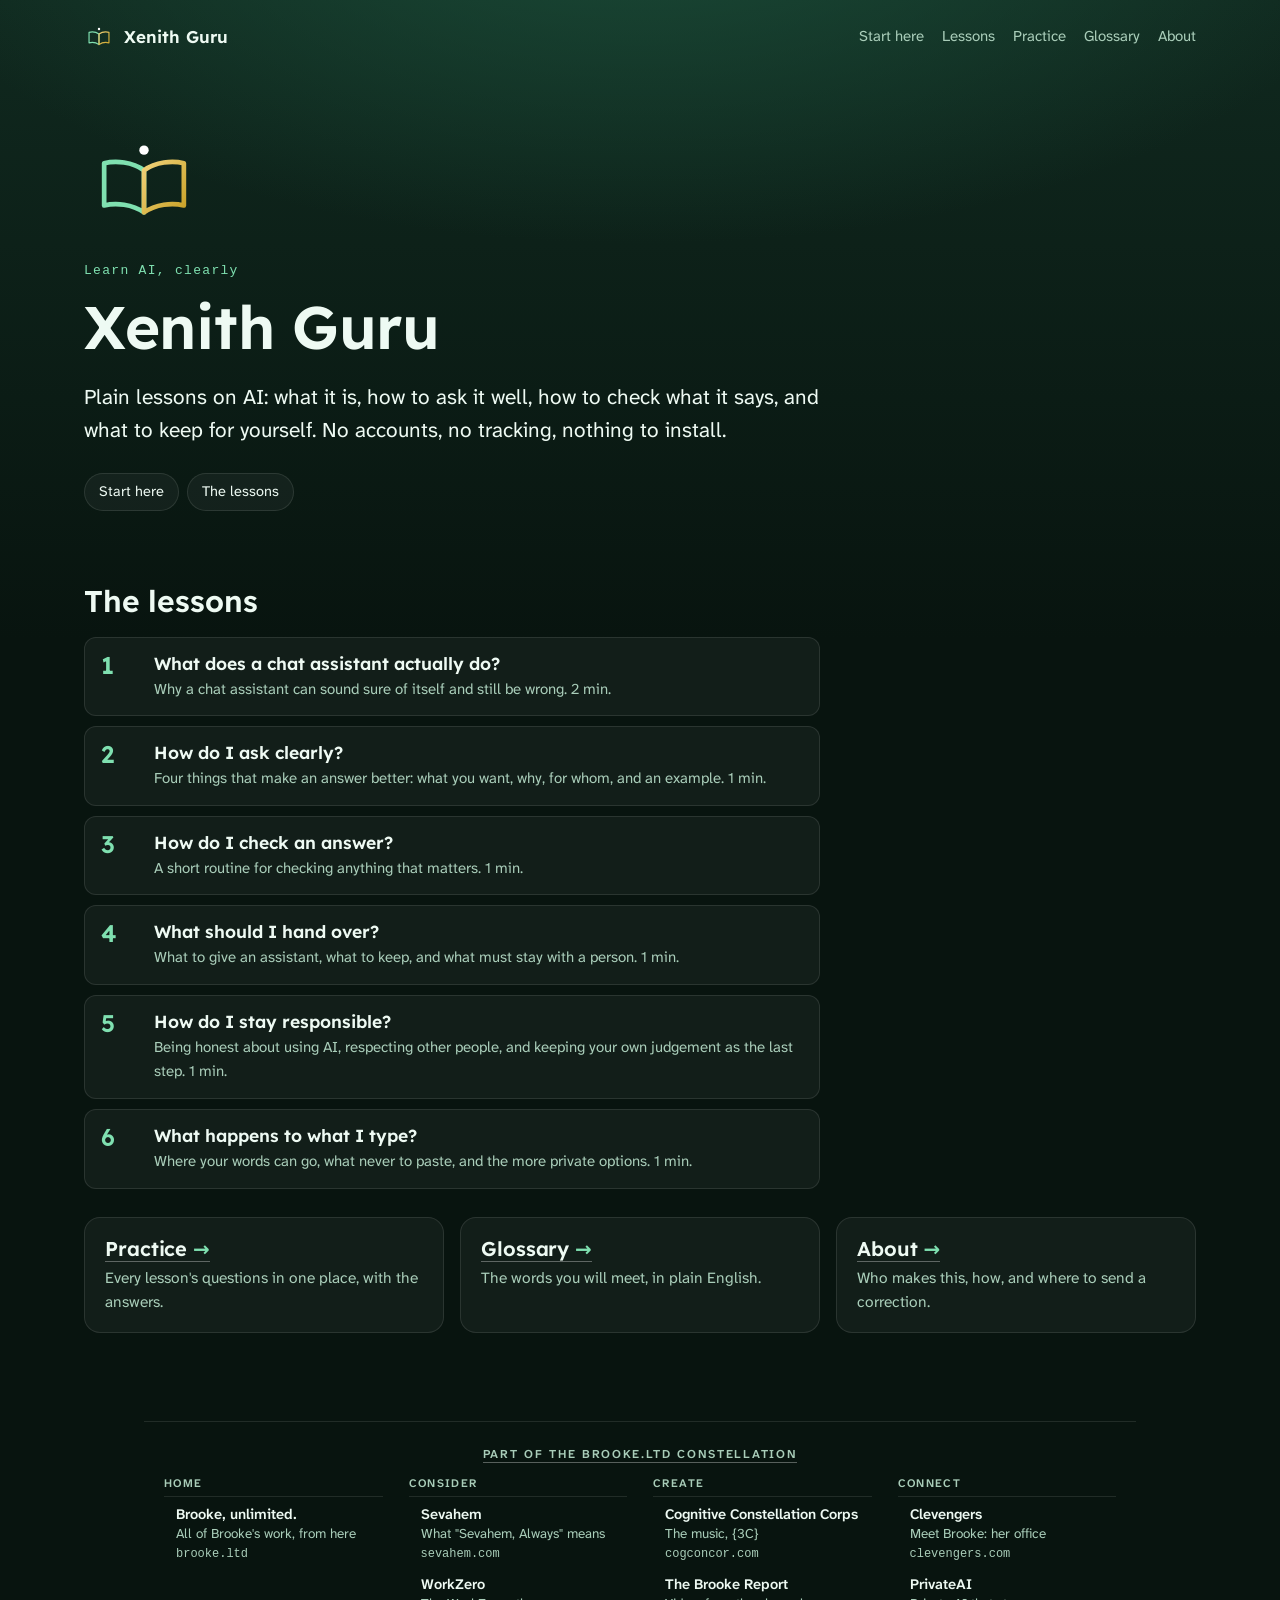
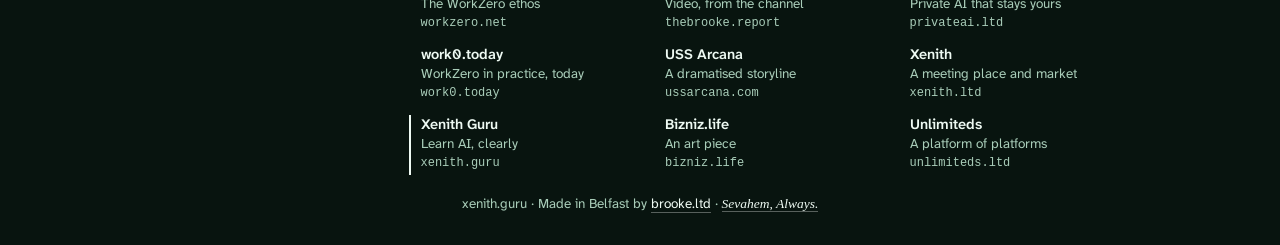
==== commit 85ebfc0b: "rebuilt: the constellation index moves PrivateAI to Connect, under Clevengers (claude) Built from es" ====
--- a/index.html
+++ b/index.html
@@ -32,7 +32,7 @@
 <li class="door"><h2><a href="/about/">About</a></h2><p>Who makes this, how, and where to send a correction.</p></li>
 </ul>
 </main>
-<nav class="constellation" aria-label="The brooke.ltd constellation"><h2><a href="/constellation/">Part of the brooke.ltd constellation</a></h2><div class="groups"><section><h3>Home</h3><ul><li><a href="https://brooke.ltd/"><b>Brooke, unlimited.</b><span class="w">All of Brooke's work, from here</span><small>brooke.ltd</small></a></li></ul></section><section><h3>Consider</h3><ul><li><a href="https://sevahem.com/"><b>Sevahem</b><span class="w">What &quot;Sevahem, Always&quot; means</span><small>sevahem.com</small></a></li><li><a href="https://workzero.net/"><b>WorkZero</b><span class="w">The WorkZero ethos</span><small>workzero.net</small></a></li><li><a href="https://work0.today/"><b>work0.today</b><span class="w">WorkZero in practice, today</span><small>work0.today</small></a></li><li><span class="here" aria-current="page"><b>Xenith Guru</b><span class="w">Learn AI, clearly</span><small>xenith.guru</small></span></li></ul></section><section><h3>Create</h3><ul><li><a href="https://cogconcor.com/"><b>Cognitive Constellation Corps</b><span class="w">The music, {3C}</span><small>cogconcor.com</small></a></li><li><a href="https://thebrooke.report/"><b>The Brooke Report</b><span class="w">Video, from the channel</span><small>thebrooke.report</small></a></li><li><a href="https://ussarcana.com/"><b>USS Arcana</b><span class="w">A dramatised storyline</span><small>ussarcana.com</small></a></li><li><a href="https://privateai.ltd/"><b>PrivateAI</b><span class="w">Private AI that stays yours</span><small>privateai.ltd</small></a></li><li><a href="https://bizniz.life/"><b>Bizniz.life</b><span class="w">An art piece</span><small>bizniz.life</small></a></li></ul></section><section><h3>Connect</h3><ul><li><a href="https://clevengers.com/"><b>Clevengers</b><span class="w">Meet Brooke: her office</span><small>clevengers.com</small></a></li><li><a href="https://xenith.ltd/"><b>Xenith</b><span class="w">A meeting place and market</span><small>xenith.ltd</small></a></li><li><a href="https://unlimiteds.ltd/"><b>Unlimiteds</b><span class="w">A platform of platforms</span><small>unlimiteds.ltd</small></a></li></ul></section></div></nav>
+<nav class="constellation" aria-label="The brooke.ltd constellation"><h2><a href="/constellation/">Part of the brooke.ltd constellation</a></h2><div class="groups"><section><h3>Home</h3><ul><li><a href="https://brooke.ltd/"><b>Brooke, unlimited.</b><span class="w">All of Brooke's work, from here</span><small>brooke.ltd</small></a></li></ul></section><section><h3>Consider</h3><ul><li><a href="https://sevahem.com/"><b>Sevahem</b><span class="w">What &quot;Sevahem, Always&quot; means</span><small>sevahem.com</small></a></li><li><a href="https://workzero.net/"><b>WorkZero</b><span class="w">The WorkZero ethos</span><small>workzero.net</small></a></li><li><a href="https://work0.today/"><b>work0.today</b><span class="w">WorkZero in practice, today</span><small>work0.today</small></a></li><li><span class="here" aria-current="true"><b>Xenith Guru</b><span class="w">Learn AI, clearly</span><small>xenith.guru</small><span class="vh"> (this site)</span></span></li></ul></section><section><h3>Create</h3><ul><li><a href="https://cogconcor.com/"><b>Cognitive Constellation Corps</b><span class="w">The music, {3C}</span><small>cogconcor.com</small></a></li><li><a href="https://thebrooke.report/"><b>The Brooke Report</b><span class="w">Video, from the channel</span><small>thebrooke.report</small></a></li><li><a href="https://ussarcana.com/"><b>USS Arcana</b><span class="w">A dramatised storyline</span><small>ussarcana.com</small></a></li><li><a href="https://bizniz.life/"><b>Bizniz.life</b><span class="w">An art piece</span><small>bizniz.life</small></a></li></ul></section><section><h3>Connect</h3><ul><li><a href="https://clevengers.com/"><b>Clevengers</b><span class="w">Meet Brooke: her office</span><small>clevengers.com</small></a></li><li><a href="https://privateai.ltd/"><b>PrivateAI</b><span class="w">Private AI that stays yours</span><small>privateai.ltd</small></a></li><li><a href="https://xenith.ltd/"><b>Xenith</b><span class="w">A meeting place and market</span><small>xenith.ltd</small></a></li><li><a href="https://unlimiteds.ltd/"><b>Unlimiteds</b><span class="w">A platform of platforms</span><small>unlimiteds.ltd</small></a></li></ul></section></div></nav>
 <footer>xenith.guru &middot; Made in Belfast by <a href="https://brooke.ltd/">brooke.ltd</a> &middot; <a class="sign" href="https://sevahem.com/">Sevahem, Always.</a></footer>
 </body>
 </html>
--- a/assets/site.css
+++ b/assets/site.css
@@ -68,6 +68,7 @@
 figure.words blockquote{margin:0}
 figure.words p{margin:0 0 .7em}
 figure.words figcaption{color:var(--muted);font-size:14px;margin-top:10px}
+figure.words blockquote p.gap{color:var(--muted);letter-spacing:.3em}
 ol.tracks{margin:10px 0 0;padding:0;list-style:none;max-width:var(--read);counter-reset:t}
 ol.tracks li{display:flex;gap:12px;align-items:baseline;padding:7px 0;border-bottom:1px solid var(--line);font-size:15.5px}
 ol.tracks li::before{counter-increment:t;content:counter(t);color:var(--muted);font-variant-numeric:tabular-nums;min-width:1.6em;text-align:right;font-size:14px}
@@ -100,6 +101,7 @@
 nav.constellation.map b{font-size:17px}
 nav.constellation.map .w{font-size:15px}
 footer a.sign{border-bottom:1px solid var(--under)}
+.vh{position:absolute;width:1px;height:1px;margin:-1px;padding:0;border:0;overflow:hidden;clip-path:inset(50%);white-space:nowrap}
 footer{text-align:center;color:var(--muted);font-size:13.5px;padding:18px 20px 30px}
 footer a{color:var(--ink);text-decoration:none;border-bottom:1px solid var(--under)}
 footer .sign{font-family:"Iowan Old Style", "Palatino Linotype", Palatino, "Book Antiqua", Georgia, serif;font-style:italic}
